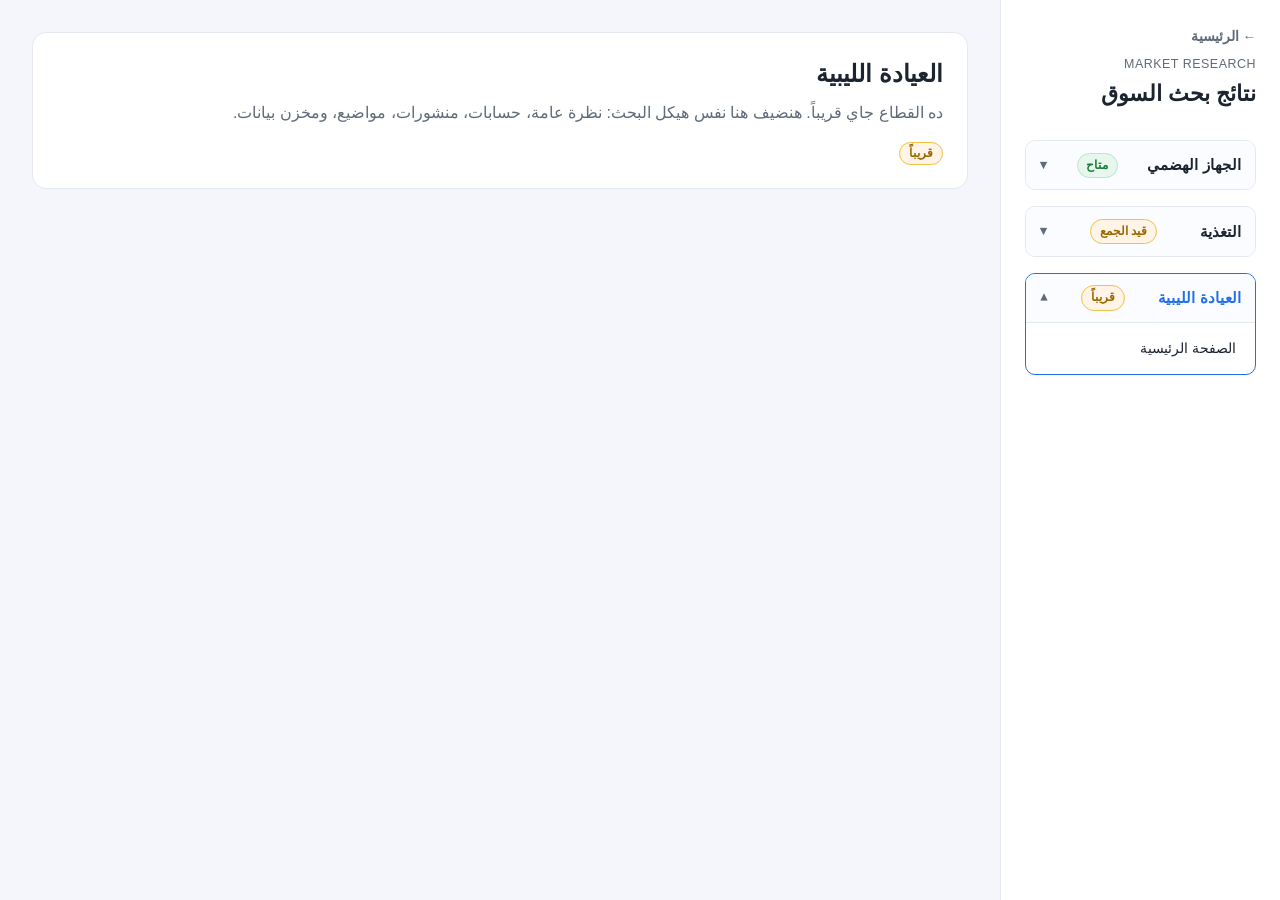
==== libyan-clinic/index.html @ 06d343e8 "Restructure as multi-vertical research hub with shared assets. Split the single gastro app into a ho" ====
<!doctype html>
<html lang="ar" dir="rtl">
  <head>
    <meta charset="UTF-8" />
    <meta name="viewport" content="width=device-width, initial-scale=1.0" />
    <title>العيادة الليبية — قريباً</title>
    <link rel="stylesheet" href="../assets/css/base.css" />
    <link rel="stylesheet" href="../assets/css/home.css" />
  </head>
  <body>
    <div class="mobile-header">
      <button class="menu-toggle" id="menuToggle" aria-label="فتح القائمة">
        <svg viewBox="0 0 24 24" width="24" height="24" stroke="currentColor" stroke-width="2" fill="none" stroke-linecap="round" stroke-linejoin="round"><line x1="3" y1="12" x2="21" y2="12"></line><line x1="3" y1="6" x2="21" y2="6"></line><line x1="3" y1="18" x2="21" y2="18"></line></svg>
      </button>
      <span class="mobile-title">العيادة الليبية</span>
    </div>

    <div class="sidebar-overlay" id="sidebarOverlay"></div>

    <div class="layout">
      <aside class="sidebar" id="sidebar"></aside>

      <main class="main-content">
        <section class="card">
          <h2>العيادة الليبية</h2>
          <p style="color:var(--muted);margin-top:0.6rem">ده القطاع جاي قريباً. هنضيف هنا نفس هيكل البحث: نظرة عامة، حسابات، منشورات، مواضيع، ومخزن بيانات.</p>
          <p style="margin-top:1rem"><span class="badge-soon">قريباً</span></p>
        </section>
      </main>
    </div>

    <script src="../assets/js/shared/nav.js"></script>
    <script src="../assets/js/shared/sidebar.js"></script>
    <script>MRSidebar.init({ current: "libyan-clinic", root: "../" });</script>
  </body>
</html>
---- assets/css/base.css ----
:root {
  --bg: #f4f6fb;
  --surface: #ffffff;
  --text: #1c2430;
  --muted: #5f6b7a;
  --primary: #1f6feb;
  --border: #e4e8ef;
  --success: #1a7f37;
  --chip: #eef4ff;
}

* { box-sizing: border-box; }

body {
  margin: 0;
  background: var(--bg);
  color: var(--text);
  font-family: -apple-system, BlinkMacSystemFont, "Segoe UI", Roboto, "Noto Kufi Arabic", "Noto Sans Arabic", Arial, sans-serif;
  line-height: 1.45;
}

.layout {
  display: flex;
  min-height: 100vh;
}

.sidebar {
  width: 280px;
  background: var(--surface);
  border-left: 1px solid var(--border);
  padding: 1.5rem;
  display: flex;
  flex-direction: column;
  gap: 2rem;
  position: sticky;
  top: 0;
  height: 100vh;
  overflow-y: auto;
}

.sidebar-header h1 {
  font-size: 1.4rem;
  margin-top: 0.4rem;
  line-height: 1.3;
}

.side-nav {
  display: flex;
  flex-direction: column;
  gap: 0.5rem;
}

.nav-btn {
  border: 1px solid transparent;
  border-radius: 8px;
  background: transparent;
  padding: 0.8rem 1rem;
  font-weight: 600;
  cursor: pointer;
  text-align: right;
  color: var(--text);
  transition: all 0.2s ease;
  font-family: inherit;
  font-size: 0.95rem;
}

.nav-btn:hover {
  background: var(--chip);
}

.nav-btn.is-active {
  background: var(--chip);
  color: var(--primary);
  border-color: var(--primary);
}

.main-content {
  flex: 1;
  padding: 2rem;
  max-width: 1100px;
  margin: 0 auto;
  width: 100%;
}

h1,h2,h3,p { margin: 0; }

.eyebrow {
  color: var(--muted);
  font-size: 0.78rem;
  text-transform: uppercase;
  letter-spacing: 0.5px;
}

.card {
  background: var(--surface);
  border: 1px solid var(--border);
  border-radius: 14px;
  padding: 1.5rem;
  margin-bottom: 1.5rem;
}

.hero p { color: var(--muted); margin-top: 0.6rem; font-size: 0.95rem; }

.page-content { display: none; }
.page-content.is-active { display: block; }

.kpi-grid {
  margin-top: 1.5rem;
  display: grid;
  grid-template-columns: repeat(2, minmax(0, 1fr));
  gap: 0.8rem;
}

.kpi {
  border: 1px solid var(--border);
  border-radius: 12px;
  padding: 1rem;
  background: #fbfcff;
}

.kpi .label { color: var(--muted); font-size: 0.85rem; }
.kpi .value { font-size: 1.3rem; font-weight: 700; margin-top: 0.4rem; }

.section-head {
  display: flex;
  justify-content: space-between;
  gap: 1rem;
  align-items: flex-end;
  margin-bottom: 1.2rem;
}
.section-head p { color: var(--muted); font-size: 0.9rem; }

.doctors-grid {
  display: grid;
  grid-template-columns: 1fr;
  gap: 1rem;
}

.doctor-card {
  border: 1px solid var(--border);
  border-radius: 12px;
  padding: 1rem;
}

.doctor-head {
  display: flex;
  gap: 1rem;
  align-items: center;
}

.doctor-avatar,
.doctor-photo {
  width: 64px;
  height: 64px;
  border-radius: 50%;
  flex-shrink: 0;
}

.doctor-photo { object-fit: cover; border: 1px solid var(--border); }

.doctor-avatar {
  display: grid;
  place-items: center;
  font-weight: 700;
  font-size: 1.2rem;
  background: linear-gradient(135deg, #cfe0ff, #f0d9ff);
  color: #253047;
}

.doctor-name { font-weight: 700; font-size: 1.1rem; }
.doctor-spec { color: var(--muted); font-size: 0.85rem; margin-top: 0.2rem; }
.doctor-info { flex: 1; }

.doctor-social-row {
  display: flex;
  flex-wrap: wrap;
  gap: 0.5rem;
  margin-top: 0.8rem;
}

.social-link-btn {
  display: inline-flex;
  align-items: center;
  gap: 0.45rem;
  border: 1px solid var(--border);
  border-radius: 999px;
  background: #fff;
  padding: 0.4rem 0.85rem;
  font-size: 0.85rem;
  font-weight: 600;
  cursor: pointer;
  transition: all 0.2s ease;
  color: var(--text);
  font-family: inherit;
}

.social-link-btn:hover {
  border-color: var(--primary);
  background: #f8faff;
}

.social-link-btn svg {
  width: 18px;
  height: 18px;
  flex-shrink: 0;
}

.social-link-btn--instagram { color: #c13584; }
.social-link-btn--facebook { color: #1877f2; }

.social-link-count {
  color: var(--text);
  font-variant-numeric: tabular-nums;
}

.doctor-details {
  border-top: 1px solid var(--border);
  padding-top: 0.8rem;
  margin-top: 0.8rem;
}

.doctor-details summary {
  font-size: 0.85rem;
  font-weight: 600;
  color: var(--primary);
  cursor: pointer;
  user-select: none;
  list-style: none;
  display: inline-block;
}

.doctor-details summary::-webkit-details-marker {
  display: none;
}

.doctor-details[open] summary {
  margin-bottom: 0.8rem;
}

.meta-row { display: flex; flex-wrap: wrap; gap: 0.5rem; margin-top: 0.8rem; }

.chip {
  background: var(--chip);
  border: 1px solid #d6e4ff;
  color: #17428a;
  border-radius: 999px;
  padding: 0.25rem 0.6rem;
  font-size: 0.8rem;
  font-weight: 500;
}

.account-row {
  border-top: 1px dashed var(--border);
  padding-top: 0.8rem;
  margin-top: 0.8rem;
}

.details-content .account-row:first-child {
  border-top: none;
  padding-top: 0;
  margin-top: 0;
}

.account-head {
  display: flex;
  justify-content: space-between;
  align-items: center;
  margin-bottom: 0.6rem;
}

.account-platform { font-weight: 600; font-size: 0.95rem; }
.account-confidence { color: var(--muted); font-size: 0.8rem; }

.link-actions {
  display: flex;
  gap: 0.5rem;
}

.ghost-btn {
  border: 1px solid var(--border);
  border-radius: 8px;
  background: #fff;
  color: var(--text);
  padding: 0.4rem 0.75rem;
  font-size: 0.85rem;
  font-weight: 500;
  text-decoration: none;
  cursor: pointer;
  transition: all 0.2s ease;
}

.ghost-btn:hover { border-color: var(--primary); color: var(--primary); }

.toolbar {
  display: grid;
  gap: 0.8rem;
  grid-template-columns: 1fr;
  margin-bottom: 1.2rem;
}

.toolbar label { font-size: 0.85rem; font-weight: 500; color: var(--muted); display: grid; gap: 0.4rem; }
select,input {
  border: 1px solid var(--border);
  border-radius: 8px;
  padding: 0.6rem;
  background: #fff;
  font-family: inherit;
  font-size: 0.9rem;
}

.posts-list {
  display: grid;
  grid-template-columns: 1fr;
  gap: 1rem;
}

.post-card {
  background: var(--surface);
  border: 1px solid var(--border);
  border-radius: 16px;
  padding: 1.25rem;
  display: flex;
  flex-direction: column;
  gap: 1rem;
  transition: transform 0.2s ease, box-shadow 0.2s ease;
}

.post-card:hover {
  transform: translateY(-2px);
  box-shadow: 0 8px 24px rgba(0, 0, 0, 0.05);
}

.post-header {
  display: flex;
  justify-content: space-between;
  align-items: flex-start;
}

.post-account-name {
  font-weight: 700;
  font-size: 1rem;
  color: var(--text);
  margin-bottom: 0.5rem;
}

.post-platform-tag {
  display: inline-flex;
  align-items: center;
  gap: 0.35rem;
  font-size: 0.75rem;
  font-weight: 600;
  color: var(--muted);
}

.post-platform-tag svg {
  width: 14px;
  height: 14px;
}

.post-date-tag {
  font-size: 0.65rem;
  color: var(--muted);
  text-transform: uppercase;
  letter-spacing: 0.02em;
  margin-bottom: 0.2rem;
}

.post-rank {
  background: #f1f5f9;
  color: #475569;
  font-weight: 700;
  font-size: 0.75rem;
  padding: 0.2rem 0.5rem;
  border-radius: 6px;
}

.post-content {
  display: flex;
  gap: 1rem;
}

.post-visual {
  position: relative;
  flex-shrink: 0;
}

.post-thumb-link {
  display: block;
  transition: opacity 0.2s ease;
}

.post-thumb-link:hover {
  opacity: 0.9;
}

.post-thumb {
  width: 80px;
  height: 110px;
  object-fit: cover;
  border-radius: 10px;
  background: #f8fafc;
  border: 1px solid var(--border);
}

.post-thumb-placeholder {
  width: 80px;
  height: 110px;
  display: flex;
  align-items: center;
  justify-content: center;
  background: #f1f5f9;
  border-radius: 10px;
  color: #94a3b8;
}

.post-thumb-placeholder svg {
  width: 24px;
  height: 24px;
}

.post-info {
  flex: 1;
  display: flex;
  flex-direction: column;
  justify-content: space-between;
  min-width: 0;
}

.post-title {
  font-size: 1.05rem;
  font-weight: 700;
  line-height: 1.4;
  margin: 0;
  display: -webkit-box;
  -webkit-line-clamp: 2;
  -webkit-box-orient: vertical;
  overflow: hidden;
}

.post-stats-grid {
  display: grid;
  grid-template-columns: repeat(4, 1fr);
  gap: 0.5rem;
  margin-bottom: 1rem;
}

.stat-item {
  display: flex;
  flex-direction: column;
  gap: 0.1rem;
}

.stat-icon {
  color: var(--muted);
  display: flex;
  align-items: center;
}

.stat-icon svg {
  width: 14px;
  height: 14px;
}

.stat-value {
  font-weight: 700;
  font-size: 0.9rem;
  color: var(--text);
}

.engagement-stat {
  display: inline-flex;
  flex-direction: row;
  align-items: center;
  gap: 0.4rem;
  padding: 0.2rem 0.6rem;
  background: #f0f7ff;
  border-radius: 6px;
  border: 1px solid #e0efff;
  margin-top: 0.5rem;
}

.engagement-stat .stat-value {
  color: var(--primary);
  font-size: 1rem;
}

.engagement-stat .stat-label {
  font-size: 0.75rem;
  font-weight: 600;
  color: #4785e9;
  text-transform: uppercase;
  letter-spacing: 0.5px;
}

.post-actions {
  margin-top: auto;
}

.post-expandable {
  border-top: 1px solid var(--border);
  padding-top: 0.75rem;
}

.post-expandable summary {
  font-size: 0.8rem;
  font-weight: 600;
  color: var(--muted);
  cursor: pointer;
  list-style: none;
  display: flex;
  align-items: center;
  gap: 0.25rem;
}

.post-expandable summary::-webkit-details-marker {
  display: none;
}

.post-expandable summary::before {
  content: "↓";
  font-size: 0.9rem;
  font-family: monospace;
}

.post-expandable[open] summary::before {
  content: "↑";
}

.expandable-content {
  margin-top: 0.75rem;
  animation: slideDown 0.2s ease-out;
}

@keyframes slideDown {
  from { opacity: 0; transform: translateY(-8px); }
  to { opacity: 1; transform: translateY(0); }
}

.detail-chips {
  display: flex;
  flex-wrap: wrap;
  gap: 0.4rem;
  margin-bottom: 0.75rem;
}

.post-caption-text {
  font-size: 0.85rem;
  line-height: 1.6;
  color: #475569;
  background: #f8fafc;
  padding: 0.75rem;
  border-radius: 8px;
  margin: 0;
}

.methodology-card {
  line-height: 1.6;
}
.methodology-card h2 {
  font-size: 1.3rem;
  margin-bottom: 0.5rem;
}
.methodology-intro {
  font-size: 0.95rem;
  color: var(--text);
  margin-bottom: 1.5rem;
}
.methodology-step {
  margin-bottom: 1.5rem;
}
.methodology-step h3 {
  font-size: 1.05rem;
  color: var(--primary);
  margin-bottom: 0.5rem;
}
.methodology-step p {
  font-size: 0.95rem;
  color: var(--text);
}
.methodology-step ul {
  margin: 0.5rem 0 0 0;
  padding-inline-start: 1.5rem;
}
.methodology-step li {
  margin-bottom: 0.4rem;
  font-size: 0.9rem;
}
.methodology-conclusion blockquote {
  margin: 1.5rem 0;
  padding: 1rem 1.2rem;
  background: #fdf8e3;
  border-right: 4px solid #f0c14b;
  border-radius: 8px;
  color: #5c4d1d;
  font-size: 0.95rem;
}
.methodology-highlight {
  background: var(--chip);
  border: 1px solid #d6e4ff;
  border-radius: 12px;
  padding: 1rem;
  margin-top: 1.5rem;
}
.methodology-highlight h3 {
  color: #17428a;
  font-size: 1.05rem;
  margin-bottom: 0.5rem;
}
.methodology-highlight p {
  font-size: 0.95rem;
  color: var(--text);
  margin: 0;
}

.metrics {
  display: grid;
  grid-template-columns: repeat(3, minmax(0, 1fr));
  gap: 0.5rem;
  margin-top: 1rem;
}

.metric {
  border: 1px solid var(--border);
  border-radius: 10px;
  padding: 0.5rem;
  background: #fbfcff;
}
.metric .m-label { color: var(--muted); font-size: 0.75rem; }
.metric .m-value { font-weight: 700; font-size: 1rem; margin-top: 0.2rem; }

.caption {
  margin: 1rem 0;
  color: #2f3848;
  font-size: 0.9rem;
  display: -webkit-box;
  -webkit-line-clamp: 3;
  -webkit-box-orient: vertical;
  overflow: hidden;
}

.topics-list {
  display: grid;
  grid-template-columns: 1fr;
  gap: 1rem;
}

.topic-card {
  border: 1px solid var(--border);
  border-radius: 12px;
  padding: 1rem;
}

.topic-name { font-weight: 700; font-size: 1.05rem; }
.topic-note { color: var(--muted); font-size: 0.88rem; margin: 0.5rem 0 0.5rem; }

.toast {
  position: fixed;
  bottom: 20px;
  inset-inline: 20px;
  background: #0f172a;
  color: #fff;
  border-radius: 10px;
  padding: 0.8rem 1rem;
  font-size: 0.9rem;
  z-index: 50;
  opacity: 0;
  pointer-events: none;
  transition: opacity 0.2s ease;
  box-shadow: 0 4px 12px rgba(0,0,0,0.15);
}
.toast.show { opacity: 1; }

/* ---------- Coverage strip ---------- */
.coverage-strip {
  display: grid;
  grid-template-columns: repeat(2, minmax(0, 1fr));
  gap: 0.6rem;
}
.coverage-item {
  border: 1px solid var(--border);
  border-radius: 10px;
  padding: 0.7rem;
  background: #fbfcff;
  text-align: center;
}
.coverage-value { display: block; font-weight: 700; font-size: 1.2rem; color: var(--primary); }
.coverage-label { display: block; color: var(--muted); font-size: 0.78rem; margin-top: 0.2rem; }

/* ---------- Shared helpers ---------- */
.muted { color: var(--muted); font-size: 0.82rem; }
.results-count { color: var(--muted); font-size: 0.85rem; margin-bottom: 0.8rem; }
.chip-accent { background: #e7f7ee; border-color: #b7e6c8; color: #1a7f37; }
.topic-tags { display: flex; flex-wrap: wrap; gap: 0.4rem; margin: 0.8rem 0; }

/* ---------- Post thumbnails ---------- */
.post-body { display: flex; gap: 0.8rem; align-items: flex-start; }
.post-thumb {
  width: 72px;
  height: 96px;
  object-fit: cover;
  border-radius: 8px;
  border: 1px solid var(--border);
  flex-shrink: 0;
}

/* ---------- Transcript blocks ---------- */
.transcript-block {
  margin: 1rem 0;
  border: 1px solid var(--border);
  border-radius: 12px;
  padding: 1rem;
  background: #f8fafc;
  font-size: 0.88rem;
}
.transcript-block summary {
  font-weight: 700;
  color: var(--primary);
  cursor: pointer;
  list-style: none;
  display: flex;
  align-items: center;
  gap: 0.5rem;
}
.transcript-block summary::before {
  content: "▶";
  font-size: 0.7rem;
  transition: transform 0.2s ease;
}
.transcript-block[open] summary::before {
  transform: rotate(90deg);
}
.transcript-block summary::-webkit-details-marker { display: none; }
.transcript-block.muted { color: var(--muted); background: #f1f5f9; border-style: dashed; }
.transcript-full {
  margin: 1rem 0;
  color: #334155;
  line-height: 1.7;
  padding: 0.75rem;
  background: #fff;
  border-radius: 8px;
  border: 1px solid var(--border);
}
.segments { 
  display: grid; 
  gap: 0.5rem; 
  border-top: 1px solid var(--border); 
  padding-top: 1rem; 
  margin-top: 1rem;
}
.seg { 
  display: flex; 
  gap: 0.75rem; 
  align-items: flex-start;
  padding: 0.4rem;
  border-radius: 6px;
  transition: background 0.2s ease;
}
.seg:hover {
  background: #fff;
}
.seg-time {
  flex-shrink: 0;
  font-variant-numeric: tabular-nums;
  color: var(--primary);
  font-size: 0.75rem;
  font-weight: 700;
  background: #e0efff;
  border-radius: 4px;
  padding: 0.1rem 0.4rem;
}
.seg-text { color: #1e293b; line-height: 1.5; }

/* ---------- Sub details (linked posts / evidence) ---------- */
.sub-details { margin-top: 0.8rem; }
.sub-details summary {
  font-size: 0.82rem;
  font-weight: 600;
  color: var(--primary);
  cursor: pointer;
  list-style: none;
}
.sub-details summary::-webkit-details-marker { display: none; }
.linked-posts { margin: 0.6rem 0 0; padding-inline-start: 1.2rem; font-size: 0.85rem; }
.linked-posts li { margin-bottom: 0.3rem; }

/* ---------- Audit / vault tables ---------- */
.audit-details summary {
  font-weight: 700;
  color: var(--text);
  cursor: pointer;
  list-style: none;
  font-size: 1.05rem;
}
.audit-details summary::-webkit-details-marker { display: none; }
.audit-details summary::before { content: "▸ "; color: var(--primary); }
.audit-details[open] summary::before { content: "▾ "; }
.audit-details[open] summary { margin-bottom: 1rem; }

.table-wrap { overflow-x: auto; -webkit-overflow-scrolling: touch; }
.data-table {
  width: 100%;
  border-collapse: collapse;
  font-size: 0.85rem;
  min-width: 520px;
}
.data-table th, .data-table td {
  border-bottom: 1px solid var(--border);
  padding: 0.5rem 0.6rem;
  text-align: right;
  white-space: nowrap;
}
.data-table th { background: #fbfcff; color: var(--muted); font-weight: 600; position: sticky; top: 0; }
.data-table td:nth-child(2) { white-space: normal; }

.vault-search-label { display: grid; gap: 0.4rem; margin-top: 1rem; font-size: 0.85rem; color: var(--muted); font-weight: 500; }
.vault-transcript {
  border: 1px solid var(--border);
  border-radius: 10px;
  padding: 0.8rem;
  margin-bottom: 0.8rem;
}
.vault-desc {
  margin-top: 0.4rem;
  color: var(--muted);
  font-size: 0.82rem;
  white-space: pre-wrap;
}

@media (min-width: 760px) {
  .coverage-strip { grid-template-columns: repeat(6, minmax(0, 1fr)); }
}

.mobile-header {
  display: none;
}
.sidebar-overlay {
  display: none;
}
.close-sidebar {
  display: none;
}

@media (min-width: 760px) {
  .layout { flex-direction: row; }
  .toolbar { grid-template-columns: repeat(auto-fit, minmax(160px, 1fr)); }
  .kpi-grid { grid-template-columns: repeat(4, minmax(0, 1fr)); }
  .doctors-grid { grid-template-columns: repeat(2, minmax(0, 1fr)); }
  .posts-list { grid-template-columns: repeat(2, minmax(0, 1fr)); }
  .topics-list { grid-template-columns: repeat(2, minmax(0, 1fr)); }
}

@media (max-width: 759px) {
  .layout { flex-direction: column; }
  
  .mobile-header {
    display: flex;
    align-items: center;
    gap: 1rem;
    padding: 1rem;
    background: var(--surface);
    border-bottom: 1px solid var(--border);
    position: sticky;
    top: 0;
    z-index: 40;
  }
  
  .menu-toggle {
    background: transparent;
    border: none;
    cursor: pointer;
    color: var(--text);
    padding: 0.5rem;
    display: grid;
    place-items: center;
  }
  
  .mobile-title {
    font-weight: 700;
    font-size: 1.1rem;
  }
  
  .sidebar {
    position: fixed;
    top: 0;
    right: 0;
    bottom: 0;
    height: 100vh;
    width: 280px;
    z-index: 50;
    transform: translateX(100%);
    transition: transform 0.3s ease;
    padding-top: 1rem;
    border-left: none;
    border-right: 1px solid var(--border);
  }
  
  .sidebar.is-open {
    transform: translateX(0);
  }
  
  .close-sidebar {
    display: block;
    background: transparent;
    border: none;
    font-size: 1.5rem;
    color: var(--muted);
    cursor: pointer;
    align-self: flex-end;
    margin-bottom: -1rem;
    padding: 0.5rem;
  }
  
  .sidebar-overlay {
    display: block;
    position: fixed;
    inset: 0;
    background: rgba(0, 0, 0, 0.4);
    z-index: 45;
    opacity: 0;
    pointer-events: none;
    transition: opacity 0.3s ease;
  }
  
  .sidebar-overlay.is-open {
    opacity: 1;
    pointer-events: auto;
  }

  .main-content { padding: 1rem; }

  /* Mobile optimization for metric cards */
  .kpi-grid {
    gap: 0.6rem;
  }
  .kpi {
    padding: 0.8rem;
    border-radius: 10px;
  }
  .kpi .label {
    font-size: 0.75rem;
  }
  .kpi .value {
    font-size: 1.1rem;
    margin-top: 0.2rem;
  }
  
  .metrics {
    grid-template-columns: repeat(2, minmax(0, 1fr));
    gap: 0.4rem;
  }
  .metric {
    padding: 0.4rem;
    border-radius: 8px;
  }
  .metric .m-label {
    font-size: 0.7rem;
  }
  .metric .m-value {
    font-size: 0.9rem;
    margin-top: 0.1rem;
  }

  .post-stats-grid {
    grid-template-columns: repeat(2, 1fr);
    gap: 0.4rem;
  }
  .post-content {
    flex-direction: column;
  }
  .post-thumb, .post-thumb-placeholder {
    width: 100%;
    height: 160px;
  }
  .post-info {
    gap: 0.75rem;
  }
  .doctor-summary-metrics .chip {
    font-size: 0.75rem;
    padding: 0.2rem 0.5rem;
  }
  .post-meta-row .social-link-btn {
    margin-inline-start: 0;
  }
  
  .doctor-head {
    gap: 0.8rem;
  }
  .doctor-name {
    font-size: 1rem;
  }
  .doctor-avatar,
  .doctor-photo {
    width: 52px;
    height: 52px;
  }
  .doctor-avatar {
    font-size: 1rem;
  }
}

.empty-state {
  text-align: center;
  color: var(--muted);
  padding: 2rem 1rem;
}
.empty-state p { margin: 0; }

.back-home {
  display: inline-flex;
  align-items: center;
  gap: 0.35rem;
  color: var(--muted);
  text-decoration: none;
  font-size: 0.85rem;
  font-weight: 600;
  margin-bottom: 0.5rem;
}
.back-home:hover { color: var(--primary); }
---- assets/css/home.css ----
/* Home hub + shared vertical extras */
.home-body {
  min-height: 100vh;
  display: flex;
  flex-direction: column;
}

.home-header {
  margin-bottom: 1.5rem;
}

.home-header h1 {
  font-size: 1.6rem;
  margin-top: 0.5rem;
}

.home-header p {
  color: var(--muted);
  margin-top: 0.6rem;
}

.vertical-grid {
  display: grid;
  grid-template-columns: 1fr;
  gap: 1rem;
  width: 100%;
}

/* Sidebar grouped menu (home) */
.nav-group {
  border: 1px solid var(--border);
  border-radius: 10px;
  overflow: hidden;
}

.nav-group + .nav-group {
  margin-top: 0.5rem;
}

.nav-group-title {
  display: flex;
  align-items: center;
  justify-content: space-between;
  gap: 0.5rem;
  padding: 0.7rem 0.9rem;
  font-weight: 700;
  font-size: 0.95rem;
  cursor: pointer;
  list-style: none;
  background: #fbfcff;
}

.nav-group-title::-webkit-details-marker { display: none; }

.nav-group-title::after {
  content: "▾";
  color: var(--muted);
  font-size: 0.8rem;
  transition: transform 0.2s ease;
}

.nav-group[open] .nav-group-title::after { transform: rotate(180deg); }

.nav-sub-list {
  display: flex;
  flex-direction: column;
  padding: 0.4rem;
  gap: 0.15rem;
  border-top: 1px solid var(--border);
}

.nav-sub {
  display: block;
  padding: 0.55rem 0.8rem;
  border-radius: 7px;
  color: var(--text);
  text-decoration: none;
  font-size: 0.88rem;
  font-weight: 500;
}

.nav-sub:hover {
  background: var(--chip);
  color: var(--primary);
}

.nav-sub.is-active {
  background: var(--chip);
  color: var(--primary);
  font-weight: 700;
}

.nav-group.is-current {
  border-color: var(--primary);
}

.nav-group.is-current > .nav-group-title {
  color: var(--primary);
}

.nav-group-meta {
  display: flex;
  align-items: center;
  gap: 0.4rem;
}

.sidebar-home-title {
  display: block;
  font-size: 1.4rem;
  font-weight: 700;
  color: var(--text);
  text-decoration: none;
  margin-top: 0.4rem;
  line-height: 1.3;
}

.sidebar-home-title:hover { color: var(--primary); }

.vertical-card {
  display: block;
  background: var(--surface);
  border: 1px solid var(--border);
  border-radius: 16px;
  padding: 1.25rem 1.5rem;
  text-decoration: none;
  color: inherit;
  transition: border-color 0.2s ease, box-shadow 0.2s ease;
}

.vertical-card:hover {
  border-color: var(--primary);
  box-shadow: 0 4px 16px rgba(31, 111, 235, 0.12);
}

.vertical-card.is-disabled {
  opacity: 0.72;
  pointer-events: none;
}

.vertical-card-head {
  display: flex;
  justify-content: space-between;
  align-items: flex-start;
  gap: 0.8rem;
}

.vertical-card h2 {
  font-size: 1.15rem;
  margin: 0;
}

.vertical-card p {
  color: var(--muted);
  font-size: 0.9rem;
  margin-top: 0.5rem;
}

.badge-soon {
  background: #fff4e5;
  color: #9a6700;
  border: 1px solid #f0c14b;
  border-radius: 999px;
  padding: 0.2rem 0.55rem;
  font-size: 0.75rem;
  font-weight: 600;
  white-space: nowrap;
}

.badge-live {
  background: #e7f7ee;
  color: #1a7f37;
  border: 1px solid #b7e6c8;
  border-radius: 999px;
  padding: 0.2rem 0.55rem;
  font-size: 0.75rem;
  font-weight: 600;
}

.back-home {
  display: inline-flex;
  align-items: center;
  gap: 0.35rem;
  color: var(--muted);
  text-decoration: none;
  font-size: 0.85rem;
  font-weight: 600;
  margin-bottom: 0.5rem;
}

.back-home:hover { color: var(--primary); }

.empty-state {
  text-align: center;
  color: var(--muted);
  padding: 2rem 1rem;
}

.empty-state p { margin: 0; }

@media (min-width: 760px) {
  .vertical-grid { grid-template-columns: repeat(3, minmax(0, 1fr)); }
}
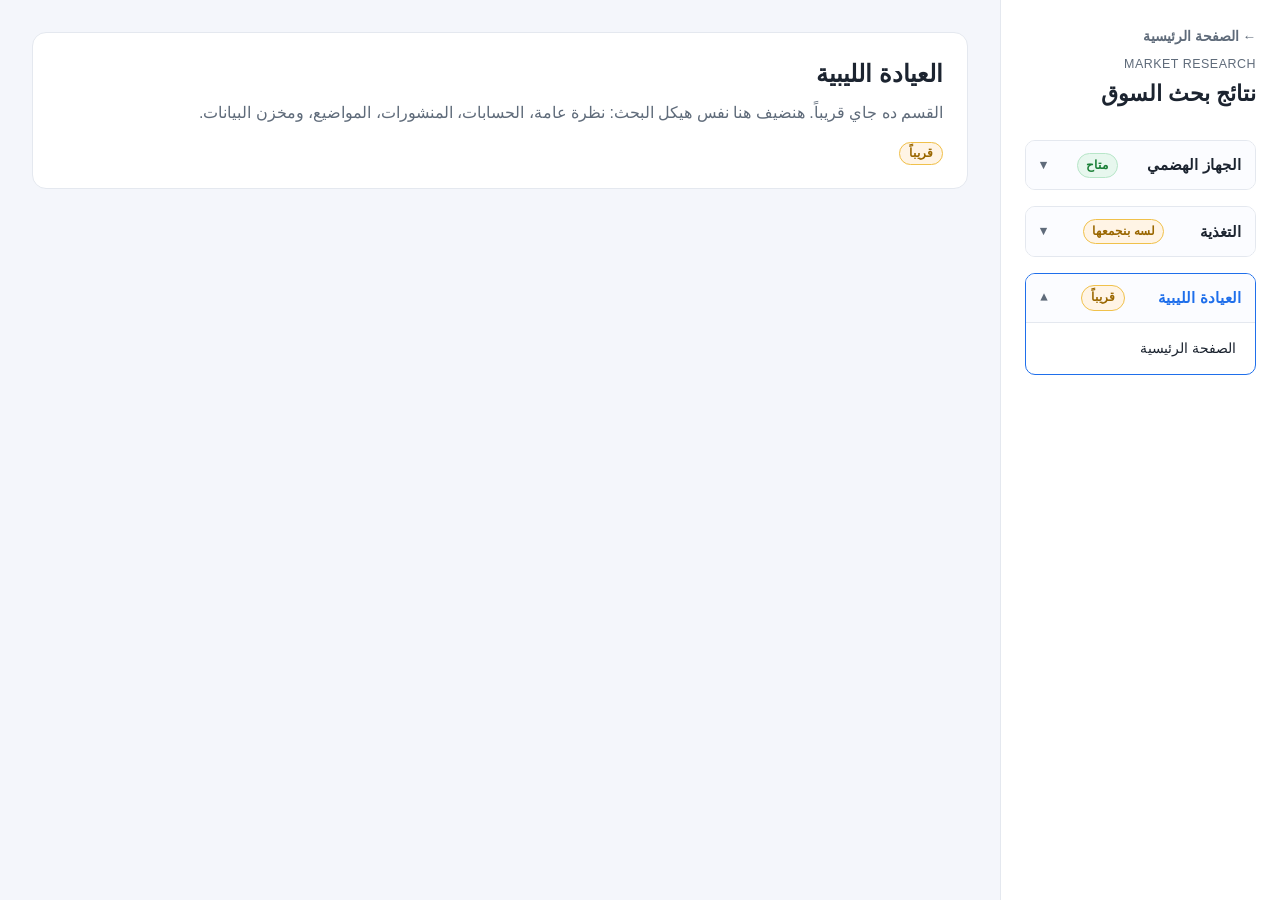
==== commit 1784d3e0: "Rephrase site copy in professional Egyptian Arabic and expand nutrition research tooling. Use cleare" ====
--- a/libyan-clinic/index.html
+++ b/libyan-clinic/index.html
@@ -23,7 +23,7 @@
       <main class="main-content">
         <section class="card">
           <h2>العيادة الليبية</h2>
-          <p style="color:var(--muted);margin-top:0.6rem">ده القطاع جاي قريباً. هنضيف هنا نفس هيكل البحث: نظرة عامة، حسابات، منشورات، مواضيع، ومخزن بيانات.</p>
+          <p style="color:var(--muted);margin-top:0.6rem">القسم ده جاي قريباً. هنضيف هنا نفس هيكل البحث: نظرة عامة، الحسابات، المنشورات، المواضيع، ومخزن البيانات.</p>
           <p style="margin-top:1rem"><span class="badge-soon">قريباً</span></p>
         </section>
       </main>
--- a/assets/css/base.css
+++ b/assets/css/base.css
@@ -333,14 +333,21 @@
 .post-header {
   display: flex;
   justify-content: space-between;
-  align-items: flex-start;
+  align-items: center;
+  margin-bottom: 0.25rem;
+}
+
+.post-meta-left {
+  display: flex;
+  align-items: center;
+  gap: 0.6rem;
 }
 
 .post-account-name {
-  font-weight: 700;
-  font-size: 1rem;
-  color: var(--text);
-  margin-bottom: 0.5rem;
+  font-weight: 600;
+  font-size: 0.85rem;
+  color: var(--muted);
+  margin-bottom: 0.75rem;
 }
 
 .post-platform-tag {
@@ -362,21 +369,25 @@
   color: var(--muted);
   text-transform: uppercase;
   letter-spacing: 0.02em;
-  margin-bottom: 0.2rem;
 }
 
 .post-rank {
-  background: #f1f5f9;
-  color: #475569;
-  font-weight: 700;
-  font-size: 0.75rem;
-  padding: 0.2rem 0.5rem;
+  background: #000;
+  color: #fff;
+  font-weight: 800;
+  font-size: 0.95rem;
+  padding: 0.25rem 0.6rem;
   border-radius: 6px;
+  border: 1px solid #000;
+  display: inline-flex;
+  align-items: center;
+  justify-content: center;
 }
 
 .post-content {
   display: flex;
-  gap: 1rem;
+  flex-wrap: wrap;
+  gap: 1.25rem;
 }
 
 .post-visual {
@@ -384,6 +395,73 @@
   flex-shrink: 0;
 }
 
+/* Clickable thumbnail that lazy-loads the live post embed */
+.post-thumb-btn {
+  display: block;
+  position: relative;
+  padding: 0;
+  border: 0;
+  background: transparent;
+  cursor: pointer;
+  line-height: 0;
+}
+
+.post-thumb-btn .thumb-play {
+  position: absolute;
+  inset: 0;
+  display: flex;
+  align-items: center;
+  justify-content: center;
+  color: #fff;
+  font-size: 1.5rem;
+  background: rgba(15, 23, 42, 0.22);
+  border-radius: 12px;
+  opacity: 0;
+  transition: opacity 0.2s ease;
+}
+
+.post-thumb-btn:hover .thumb-play,
+.post-thumb-btn:focus-visible .thumb-play {
+  opacity: 1;
+}
+
+/* Fallback handling: hide placeholder unless there's no thumb or it failed */
+.post-thumb-btn .post-thumb-placeholder,
+.post-thumb-link .post-thumb-placeholder {
+  display: none;
+}
+
+.post-thumb-btn.no-thumb .post-thumb,
+.post-thumb-btn.thumb-failed .post-thumb,
+.post-thumb-link.thumb-failed .post-thumb {
+  display: none;
+}
+
+.post-thumb-btn.no-thumb .post-thumb-placeholder,
+.post-thumb-btn.thumb-failed .post-thumb-placeholder,
+.post-thumb-link.thumb-failed .post-thumb-placeholder {
+  display: flex;
+}
+
+/* Inline embed: expand the visual to its own full-width row */
+.post-visual.embed-active {
+  flex-basis: 100%;
+  width: 100%;
+}
+
+.post-embed {
+  width: 100%;
+  max-width: 540px;
+}
+
+.post-embed iframe {
+  width: 100%;
+  min-height: 500px;
+  border: 1px solid var(--border);
+  border-radius: 12px;
+  background: #fff;
+}
+
 .post-thumb-link {
   display: block;
   transition: opacity 0.2s ease;
@@ -394,60 +472,65 @@
 }
 
 .post-thumb {
-  width: 80px;
-  height: 110px;
+  width: 129px;
+  height: 190px;
   object-fit: cover;
-  border-radius: 10px;
+  border-radius: 12px;
   background: #f8fafc;
   border: 1px solid var(--border);
 }
 
 .post-thumb-placeholder {
-  width: 80px;
-  height: 110px;
+  width: 129px;
+  height: 190px;
   display: flex;
   align-items: center;
   justify-content: center;
   background: #f1f5f9;
-  border-radius: 10px;
+  border-radius: 12px;
   color: #94a3b8;
+  border: 1px solid var(--border);
 }
 
 .post-thumb-placeholder svg {
-  width: 24px;
-  height: 24px;
+  width: 38px;
+  height: 38px;
 }
 
 .post-info {
   flex: 1;
   display: flex;
   flex-direction: column;
-  justify-content: space-between;
   min-width: 0;
 }
 
 .post-title {
-  font-size: 1.05rem;
+  font-size: 1.1rem;
   font-weight: 700;
   line-height: 1.4;
-  margin: 0;
+  margin: 0 0 0.4rem 0;
   display: -webkit-box;
   -webkit-line-clamp: 2;
   -webkit-box-orient: vertical;
   overflow: hidden;
+  color: var(--text);
 }
 
 .post-stats-grid {
   display: grid;
   grid-template-columns: repeat(4, 1fr);
-  gap: 0.5rem;
-  margin-bottom: 1rem;
+  gap: 0.75rem;
+  margin-bottom: 1.25rem;
+  background: #f8faff;
+  padding: 0.75rem;
+  border-radius: 10px;
+  border: 1px solid #edf2f7;
 }
 
 .stat-item {
   display: flex;
   flex-direction: column;
-  gap: 0.1rem;
+  gap: 0.15rem;
 }
 
 .stat-icon {
@@ -471,25 +554,24 @@
   display: inline-flex;
   flex-direction: row;
   align-items: center;
-  gap: 0.4rem;
-  padding: 0.2rem 0.6rem;
-  background: #f0f7ff;
+  gap: 0.35rem;
+  padding: 0.25rem 0.6rem;
+  background: #eff6ff;
   border-radius: 6px;
-  border: 1px solid #e0efff;
-  margin-top: 0.5rem;
+  border: 1px solid #dbeafe;
 }
 
 .engagement-stat .stat-value {
   color: var(--primary);
-  font-size: 1rem;
+  font-size: 0.95rem;
 }
 
 .engagement-stat .stat-label {
-  font-size: 0.75rem;
-  font-weight: 600;
-  color: #4785e9;
+  font-size: 0.7rem;
+  font-weight: 700;
+  color: #3b82f6;
   text-transform: uppercase;
-  letter-spacing: 0.5px;
+  letter-spacing: 0.02em;
 }
 
 .post-actions {
@@ -651,8 +733,6 @@
 }
 
 .topic-name { font-weight: 700; font-size: 1.05rem; }
-.topic-note { color: var(--muted); font-size: 0.88rem; margin: 0.5rem 0 0.5rem; }
-
 .toast {
   position: fixed;
   bottom: 20px;
@@ -694,14 +774,6 @@
 
 /* ---------- Post thumbnails ---------- */
 .post-body { display: flex; gap: 0.8rem; align-items: flex-start; }
-.post-thumb {
-  width: 72px;
-  height: 96px;
-  object-fit: cover;
-  border-radius: 8px;
-  border: 1px solid var(--border);
-  flex-shrink: 0;
-}
 
 /* ---------- Transcript blocks ---------- */
 .transcript-block {
@@ -842,7 +914,7 @@
 
 @media (min-width: 760px) {
   .layout { flex-direction: row; }
-  .toolbar { grid-template-columns: repeat(auto-fit, minmax(160px, 1fr)); }
+  .toolbar { grid-template-columns: 200px 1fr; }
   .kpi-grid { grid-template-columns: repeat(4, minmax(0, 1fr)); }
   .doctors-grid { grid-template-columns: repeat(2, minmax(0, 1fr)); }
   .posts-list { grid-template-columns: repeat(2, minmax(0, 1fr)); }
@@ -960,19 +1032,58 @@
     margin-top: 0.1rem;
   }
 
+  .post-thumb, .post-thumb-placeholder {
+    width: 100px;
+    height: 147px;
+    border-radius: 10px;
+  }
+  .post-title {
+    font-size: 0.88rem;
+    -webkit-line-clamp: 3;
+    margin-bottom: 0.2rem;
+  }
+  .post-account-name {
+    font-size: 0.75rem;
+    margin-bottom: 0.4rem;
+  }
+  .post-card {
+    padding: 0.85rem;
+    gap: 0.6rem;
+  }
+  .post-header {
+    margin-bottom: 0;
+  }
+  .engagement-stat {
+    padding: 0.1rem 0.4rem;
+  }
+  .post-rank {
+    padding: 0.1rem 0.4rem;
+    font-size: 0.8rem;
+  }
+  .engagement-stat .stat-value {
+    font-size: 0.8rem;
+  }
+  .engagement-stat .stat-label {
+    font-size: 0.6rem;
+  }
+  .stat-value {
+    font-size: 0.75rem;
+  }
+  .stat-icon svg {
+    width: 11px;
+    height: 11px;
+  }
+  .post-actions .social-link-btn {
+    padding: 0.3rem 0.6rem;
+    font-size: 0.75rem;
+    width: 100%;
+    justify-content: center;
+  }
   .post-stats-grid {
     grid-template-columns: repeat(2, 1fr);
     gap: 0.4rem;
-  }
-  .post-content {
-    flex-direction: column;
-  }
-  .post-thumb, .post-thumb-placeholder {
-    width: 100%;
-    height: 160px;
-  }
-  .post-info {
-    gap: 0.75rem;
+    padding: 0.5rem;
+    margin-bottom: 0.6rem;
   }
   .doctor-summary-metrics .chip {
     font-size: 0.75rem;
@@ -1016,3 +1127,66 @@
   margin-bottom: 0.5rem;
 }
 .back-home:hover { color: var(--primary); }
+
+/* ===== Benchmark page (curefit vs market) ===== */
+.benchmark-intro .section-head p { max-width: 70ch; }
+
+.biz-card { border: 1px solid var(--border); border-radius: 14px; padding: 1.1rem 1.2rem; background: linear-gradient(180deg, #f0fff5, #ffffff); }
+.biz-head { display: flex; align-items: center; justify-content: space-between; gap: 1rem; flex-wrap: wrap; }
+.biz-name { font-size: 1.2rem; font-weight: 800; }
+.biz-handle { color: var(--muted); font-size: .9rem; }
+.biz-metrics { display: grid; grid-template-columns: repeat(4, 1fr); gap: .8rem; margin: 1rem 0 .6rem; }
+.biz-metric { background: var(--surface); border: 1px solid var(--border); border-radius: 10px; padding: .7rem; text-align: center; }
+.bm-val { display: block; font-size: 1.3rem; font-weight: 800; color: var(--text); }
+.bm-lbl { display: block; font-size: .72rem; color: var(--muted); margin-top: .2rem; }
+.biz-links { display: flex; gap: .5rem; flex-wrap: wrap; margin-bottom: .5rem; }
+.chip--link { background: var(--chip); border-radius: 999px; padding: .25rem .7rem; font-size: .8rem; text-decoration: none; color: var(--primary); border: 1px solid var(--border); }
+.biz-note { color: var(--muted); font-size: .9rem; margin: .4rem 0 0; }
+
+.tier-badge { border-radius: 999px; padding: .3rem .8rem; font-size: .8rem; font-weight: 700; white-space: nowrap; }
+.tier-below { background: #fff1f0; color: #b42318; border: 1px solid #ffd7d3; }
+
+.rank-headline { display: flex; gap: 1.4rem; align-items: flex-start; flex-wrap: wrap; }
+.rank-big { font-size: 3rem; font-weight: 900; color: #b42318; line-height: 1; }
+.rank-big span { font-size: 1.1rem; color: var(--muted); font-weight: 600; }
+.rank-text { flex: 1; min-width: 240px; }
+.rank-text ul { margin: .5rem 0; padding-inline-start: 1.2rem; }
+.rank-text li { margin: .25rem 0; }
+.rank-note { background: #fffbe6; border: 1px solid #ffe58f; border-radius: 8px; padding: .5rem .8rem; }
+
+.tier-ladder { display: flex; flex-direction: column; gap: .6rem; }
+.tier-row { display: flex; gap: 1rem; align-items: flex-start; border: 1px solid var(--border); border-radius: 12px; padding: .8rem 1rem; background: var(--surface); }
+.tier-row--me { border-color: var(--success); background: #f0fff5; box-shadow: 0 0 0 1px var(--success) inset; }
+.tier-meta { min-width: 150px; display: flex; flex-direction: column; gap: .15rem; }
+.tier-name { font-weight: 800; }
+.tier-range { font-size: .78rem; color: var(--muted); }
+.tier-chips { display: flex; flex-wrap: wrap; gap: .4rem; flex: 1; }
+.tier-chip { font-size: .78rem; background: var(--chip); border: 1px solid var(--border); border-radius: 999px; padding: .2rem .6rem; color: var(--text); }
+.tier-chip--me { background: var(--success); color: #fff; font-weight: 700; border-color: var(--success); }
+
+.reach-grid { display: grid; grid-template-columns: repeat(auto-fill, minmax(250px, 1fr)); gap: .8rem; }
+.reach-card { border: 1px solid var(--border); border-radius: 12px; padding: .9rem; background: var(--surface); display: flex; flex-direction: column; gap: .5rem; }
+.reach-top { display: flex; justify-content: space-between; align-items: center; gap: .5rem; }
+.reach-acc { font-weight: 700; font-size: .9rem; }
+.tier-pill { font-size: .7rem; background: var(--chip); border-radius: 999px; padding: .15rem .55rem; color: var(--primary); white-space: nowrap; }
+.reach-topic { font-weight: 700; color: var(--text); }
+.reach-stats { display: flex; flex-wrap: wrap; gap: .6rem; font-size: .82rem; color: var(--muted); }
+.reach-avg { margin-inline-start: auto; }
+.reach-link { font-size: .85rem; color: var(--primary); text-decoration: none; font-weight: 600; }
+
+#benchmarkRankingTable tr.rank-me td { background: #e9fbef; font-weight: 700; }
+
+@media (max-width: 640px) { .biz-metrics { grid-template-columns: repeat(2, 1fr); } .tier-row { flex-direction: column; } }
+
+.fm-grid { display: grid; grid-template-columns: repeat(2, 1fr); gap: .8rem; }
+.fm-stat { border: 1px solid var(--border); border-radius: 12px; padding: 1rem; text-align: center; background: var(--surface); }
+.fm-stat--bad { background: #fff1f0; border-color: #ffd7d3; }
+.fm-val { display: block; font-size: 1.8rem; font-weight: 900; }
+.fm-val span { font-size: .9rem; color: var(--muted); font-weight: 600; }
+.fm-lbl { display: block; font-size: .78rem; color: var(--muted); margin-top: .3rem; }
+.fm-note { background: #fffbe6; border: 1px solid #ffe58f; border-radius: 8px; padding: .6rem .9rem; margin-top: .8rem; }
+@media (max-width: 640px) { .fm-grid { grid-template-columns: 1fr; } }
+
+/* Potential competitors (not yet analyzed) — visually distinct from analyzed doctors */
+.doctor-card--competitor { border-style: dashed; background: #fbfcfe; }
+#competitorsSection .section-head h3 { color: var(--muted); }
